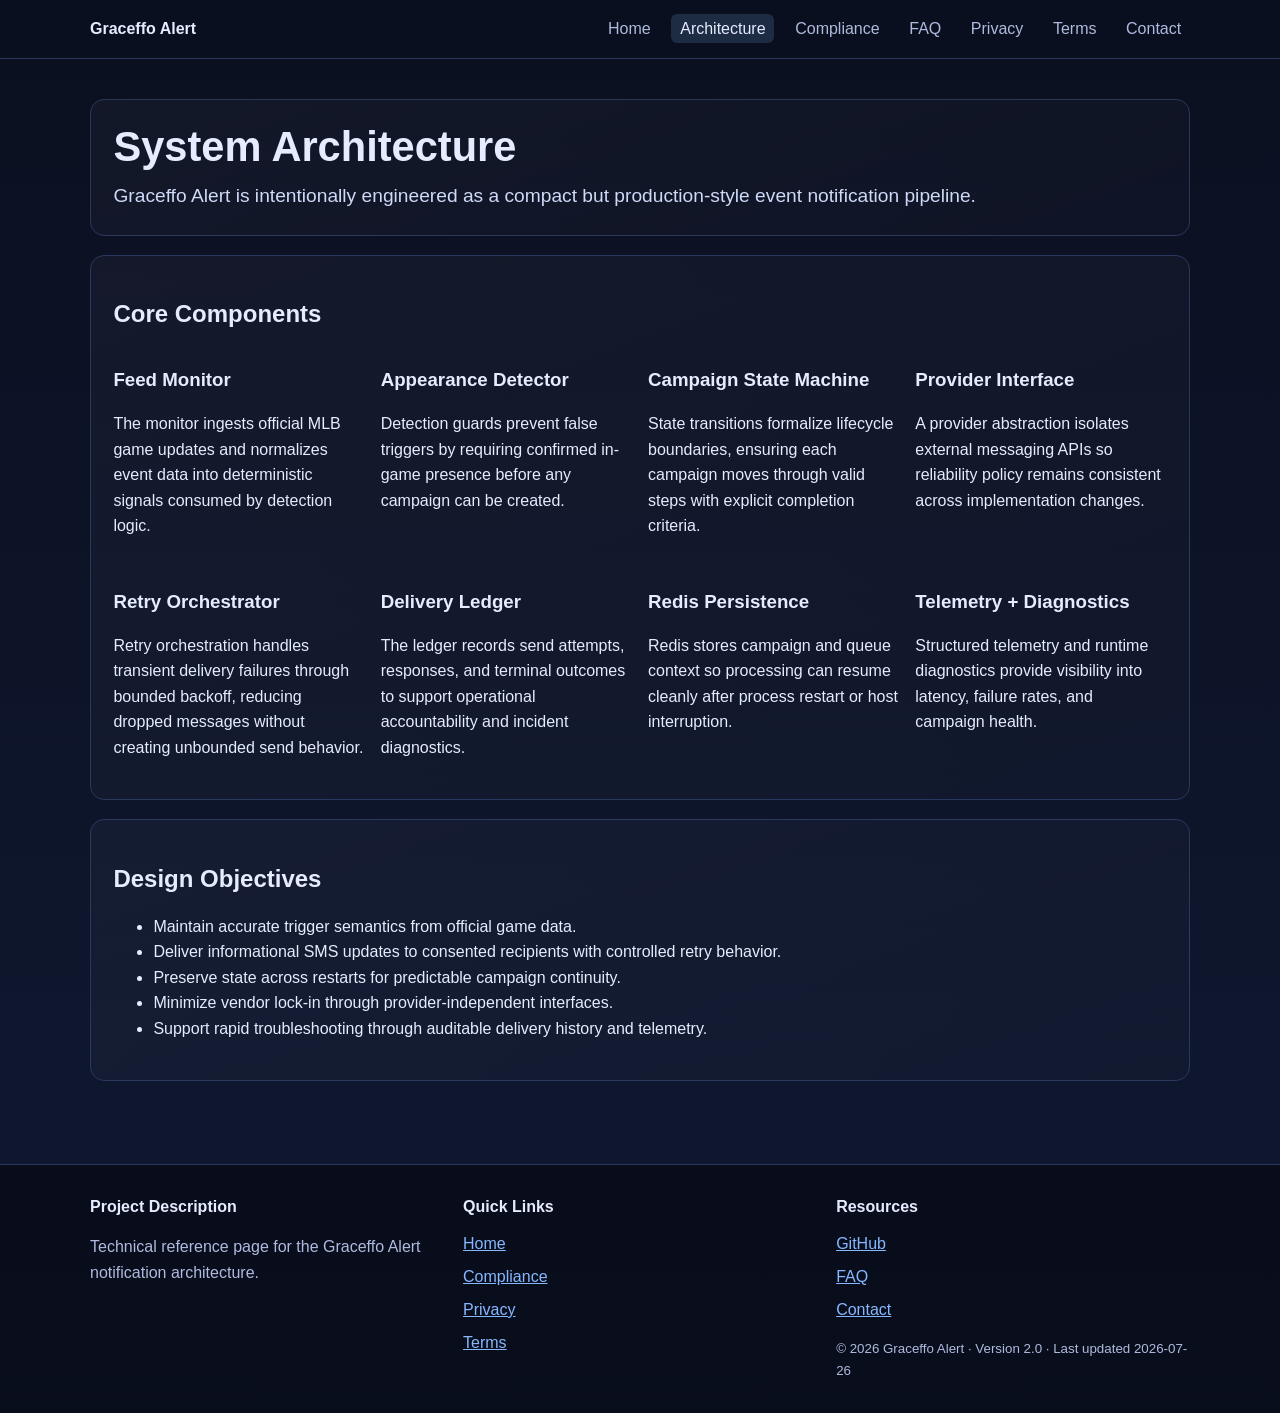
==== architecture.html @ c7b498e7 "Add full multi-page Graceffo Alert website content" ====
<!doctype html>
<html lang="en">
<head>
  <meta charset="utf-8">
  <meta name="viewport" content="width=device-width, initial-scale=1">
  <title>Graceffo Alert | System Architecture</title>
  <meta name="description" content="Technical architecture of Graceffo Alert: provider abstraction, retry orchestration, Redis state persistence, and operational telemetry.">
  <link rel="canonical" href="https://elisagra-123.github.io/graceffo-alert-page/architecture.html">
  <meta property="og:type" content="article">
  <meta property="og:title" content="Graceffo Alert | System Architecture">
  <meta property="og:description" content="Engineering design decisions behind reliable SMS appearance alerts.">
  <meta property="og:url" content="https://elisagra-123.github.io/graceffo-alert-page/architecture.html">
  <meta name="twitter:card" content="summary">
  <meta name="twitter:title" content="Graceffo Alert | System Architecture">
  <meta name="twitter:description" content="How Graceffo Alert is designed for resilient campaign delivery.">
  <link rel="stylesheet" href="styles.css">
</head>
<body>
<a class="skip-link" href="#main-content">Skip to content</a>
<header><div class="nav-wrap"><a class="brand" href="index.html">Graceffo Alert</a><nav aria-label="Primary"><ul><li><a href="index.html">Home</a></li><li><a href="architecture.html" aria-current="page">Architecture</a></li><li><a href="compliance.html">Compliance</a></li><li><a href="faq.html">FAQ</a></li><li><a href="privacy.html">Privacy</a></li><li><a href="terms.html">Terms</a></li><li><a href="contact.html">Contact</a></li></ul></nav></div></header>
<main id="main-content">
  <section class="hero"><h1>System Architecture</h1><p class="lead">Graceffo Alert is intentionally engineered as a compact but production-style event notification pipeline.</p></section>
  <section class="panel">
    <h2>Core Components</h2>
    <div class="grid">
      <article><h3>Feed Monitor</h3><p>The monitor ingests official MLB game updates and normalizes event data into deterministic signals consumed by detection logic.</p></article>
      <article><h3>Appearance Detector</h3><p>Detection guards prevent false triggers by requiring confirmed in-game presence before any campaign can be created.</p></article>
      <article><h3>Campaign State Machine</h3><p>State transitions formalize lifecycle boundaries, ensuring each campaign moves through valid steps with explicit completion criteria.</p></article>
      <article><h3>Provider Interface</h3><p>A provider abstraction isolates external messaging APIs so reliability policy remains consistent across implementation changes.</p></article>
      <article><h3>Retry Orchestrator</h3><p>Retry orchestration handles transient delivery failures through bounded backoff, reducing dropped messages without creating unbounded send behavior.</p></article>
      <article><h3>Delivery Ledger</h3><p>The ledger records send attempts, responses, and terminal outcomes to support operational accountability and incident diagnostics.</p></article>
      <article><h3>Redis Persistence</h3><p>Redis stores campaign and queue context so processing can resume cleanly after process restart or host interruption.</p></article>
      <article><h3>Telemetry + Diagnostics</h3><p>Structured telemetry and runtime diagnostics provide visibility into latency, failure rates, and campaign health.</p></article>
    </div>
  </section>
  <section class="panel">
    <h2>Design Objectives</h2>
    <ul>
      <li>Maintain accurate trigger semantics from official game data.</li>
      <li>Deliver informational SMS updates to consented recipients with controlled retry behavior.</li>
      <li>Preserve state across restarts for predictable campaign continuity.</li>
      <li>Minimize vendor lock-in through provider-independent interfaces.</li>
      <li>Support rapid troubleshooting through auditable delivery history and telemetry.</li>
    </ul>
  </section>
</main>
<footer><div class="footer-wrap"><section><h2>Project Description</h2><p class="muted">Technical reference page for the Graceffo Alert notification architecture.</p></section><section><h2>Quick Links</h2><ul><li><a href="index.html">Home</a></li><li><a href="compliance.html">Compliance</a></li><li><a href="privacy.html">Privacy</a></li><li><a href="terms.html">Terms</a></li></ul></section><section><h2>Resources</h2><ul><li><a href="https://github.com/elisagra-123/graceffo-alert-page">GitHub</a></li><li><a href="faq.html">FAQ</a></li><li><a href="contact.html">Contact</a></li></ul><small class="meta">© 2026 Graceffo Alert · Version 2.0 · Last updated 2026-07-26</small></section></div></footer>
</body>
</html>
---- styles.css ----
:root {
  --bg: #0b1020;
  --surface: #121a2f;
  --surface-2: #192543;
  --text: #e6ecff;
  --muted: #afbbde;
  --accent: #5ea0ff;
  --accent-2: #87b8ff;
  --border: #2a385f;
  --success: #70d49b;
}

* { box-sizing: border-box; }

html, body {
  margin: 0;
  padding: 0;
  font-family: Inter, "Segoe UI", Roboto, "Helvetica Neue", Arial, sans-serif;
  background: linear-gradient(180deg, #0b1020 0%, #101933 100%);
  color: var(--text);
  line-height: 1.6;
}

a { color: var(--accent-2); }

a:hover { color: #c4dcff; }

a:focus-visible,
button:focus-visible,
summary:focus-visible {
  outline: 3px solid var(--accent);
  outline-offset: 3px;
  border-radius: 4px;
}

.skip-link {
  position: absolute;
  left: -999px;
  top: 0;
  background: #fff;
  color: #000;
  padding: 0.75rem 1rem;
  z-index: 999;
}

.skip-link:focus {
  left: 1rem;
  top: 1rem;
}

header {
  position: sticky;
  top: 0;
  z-index: 10;
  background: rgba(11, 16, 32, 0.92);
  backdrop-filter: blur(8px);
  border-bottom: 1px solid var(--border);
}

.nav-wrap,
main,
.footer-wrap {
  width: min(1100px, 92vw);
  margin: 0 auto;
}

.nav-wrap {
  display: flex;
  align-items: center;
  justify-content: space-between;
  padding: 1rem 0;
  gap: 1rem;
}

.brand {
  font-weight: 700;
  color: var(--text);
  text-decoration: none;
}

nav ul {
  display: flex;
  flex-wrap: wrap;
  gap: 0.75rem;
  list-style: none;
  margin: 0;
  padding: 0;
}

nav a {
  text-decoration: none;
  color: var(--muted);
  font-weight: 500;
  padding: 0.4rem 0.55rem;
  border-radius: 6px;
}

nav a[aria-current="page"],
nav a:hover {
  color: var(--text);
  background: rgba(134, 184, 255, 0.16);
}

main { padding: 2.5rem 0 4rem; }

.hero,
.panel {
  background: linear-gradient(160deg, rgba(255, 255, 255, 0.03), rgba(255, 255, 255, 0.01));
  border: 1px solid var(--border);
  border-radius: 14px;
  padding: 1.4rem;
  margin-bottom: 1.2rem;
}

.hero h1 {
  margin: 0 0 0.6rem;
  font-size: clamp(1.7rem, 4vw, 2.6rem);
  line-height: 1.2;
}

.hero p.lead {
  margin: 0;
  font-size: clamp(1rem, 2.1vw, 1.2rem);
  color: #cfd9f8;
}

.grid {
  display: grid;
  grid-template-columns: repeat(auto-fit, minmax(220px, 1fr));
  gap: 1rem;
}

h2, h3 { line-height: 1.3; }

.muted { color: var(--muted); }

.flow-steps {
  display: grid;
  grid-template-columns: repeat(auto-fit, minmax(180px, 1fr));
  gap: 0.9rem;
}

.step {
  background: var(--surface);
  border: 1px solid var(--border);
  border-radius: 12px;
  padding: 0.9rem;
}

.timeline {
  list-style: none;
  padding: 0;
  margin: 0;
  display: grid;
  gap: 0.8rem;
}

.timeline li {
  border-left: 3px solid var(--accent);
  padding: 0.1rem 0 0.1rem 0.8rem;
  background: rgba(94, 160, 255, 0.08);
  border-radius: 8px;
}

details {
  border: 1px solid var(--border);
  border-radius: 10px;
  padding: 0.9rem;
  margin-bottom: 0.75rem;
  background: var(--surface);
}

summary {
  cursor: pointer;
  font-weight: 600;
}

footer {
  border-top: 1px solid var(--border);
  background: rgba(5, 8, 18, 0.65);
  padding: 2rem 0;
}

.footer-wrap {
  display: grid;
  grid-template-columns: repeat(auto-fit, minmax(220px, 1fr));
  gap: 1.2rem;
}

.footer-wrap h2 {
  font-size: 1rem;
  margin-top: 0;
}

.footer-wrap ul {
  list-style: none;
  margin: 0;
  padding: 0;
}

.footer-wrap li { margin-bottom: 0.45rem; }

small.meta {
  display: block;
  margin-top: 1rem;
  color: var(--muted);
}

code {
  background: rgba(255, 255, 255, 0.08);
  padding: 0.1rem 0.3rem;
  border-radius: 4px;
}

@media (prefers-reduced-motion: reduce) {
  *, *::before, *::after { animation: none !important; transition: none !important; }
}
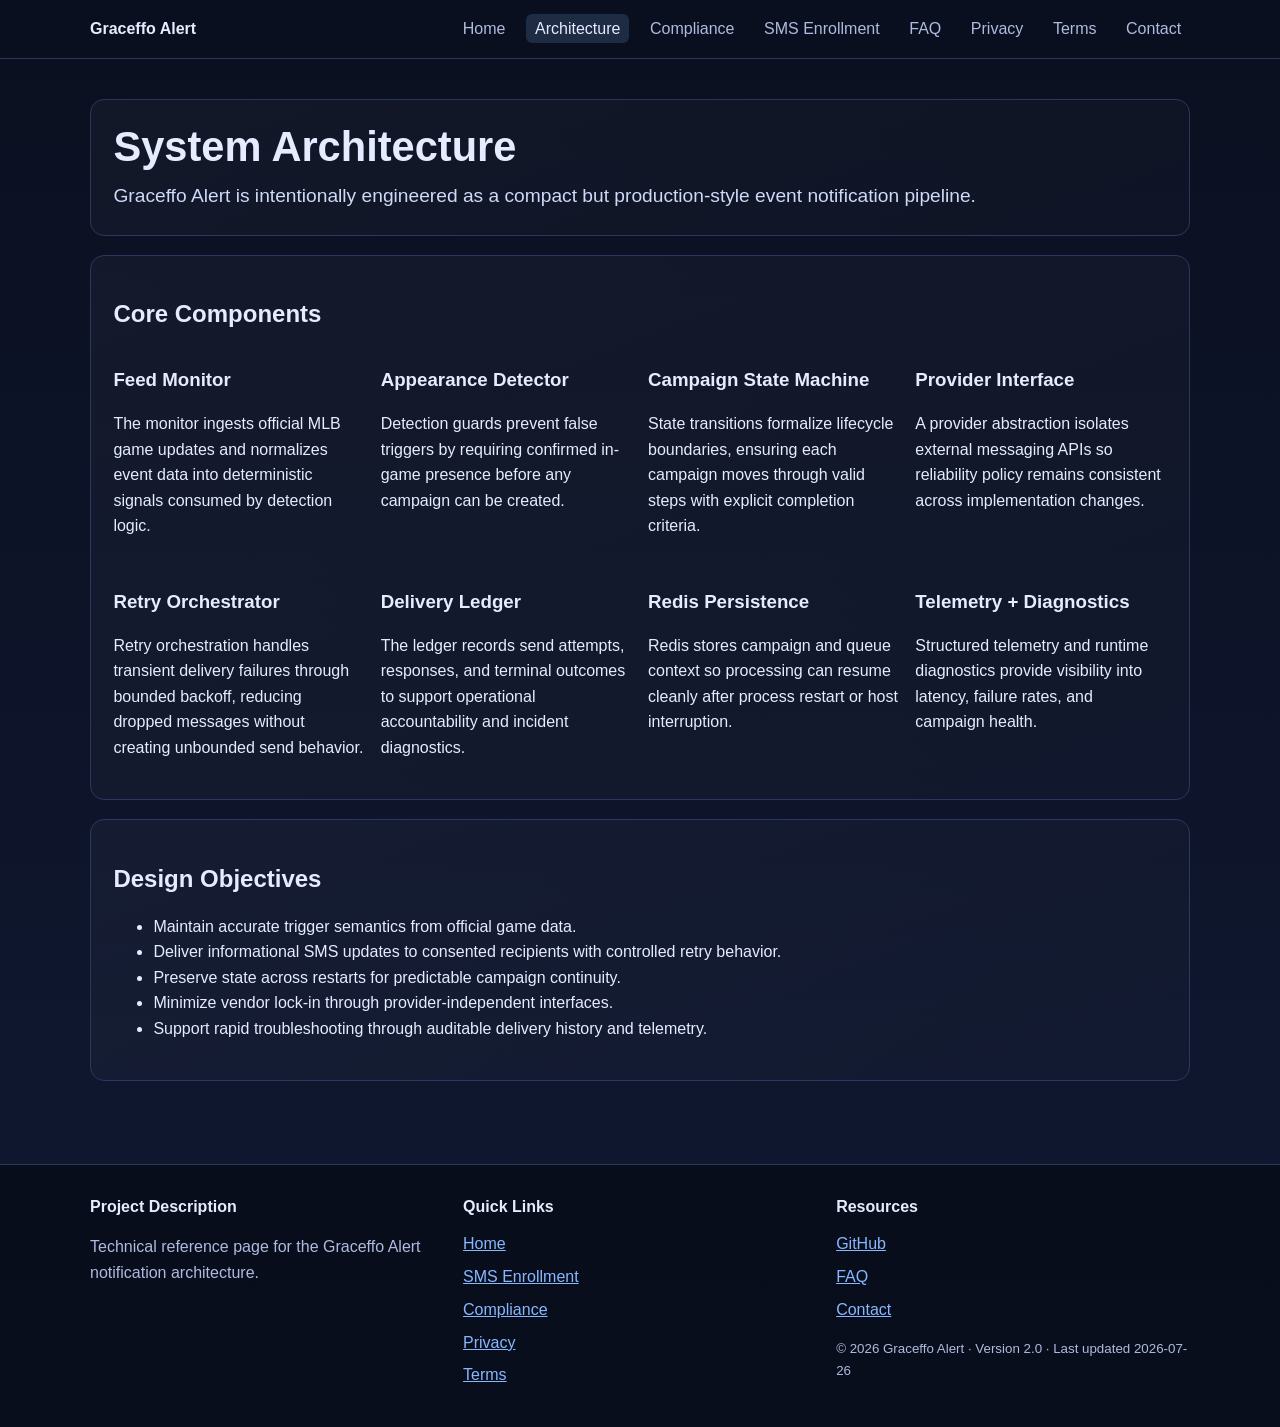
==== commit 15ebcb57: "feat: add SMS enrollment page and Twilio A2P compliance enhancements - Create sms-enrollment.html wi" ====
--- a/architecture.html
+++ b/architecture.html
@@ -17,7 +17,7 @@
 </head>
 <body>
 <a class="skip-link" href="#main-content">Skip to content</a>
-<header><div class="nav-wrap"><a class="brand" href="index.html">Graceffo Alert</a><nav aria-label="Primary"><ul><li><a href="index.html">Home</a></li><li><a href="architecture.html" aria-current="page">Architecture</a></li><li><a href="compliance.html">Compliance</a></li><li><a href="faq.html">FAQ</a></li><li><a href="privacy.html">Privacy</a></li><li><a href="terms.html">Terms</a></li><li><a href="contact.html">Contact</a></li></ul></nav></div></header>
+<header><div class="nav-wrap"><a class="brand" href="index.html">Graceffo Alert</a><nav aria-label="Primary"><ul><li><a href="index.html">Home</a></li><li><a href="architecture.html" aria-current="page">Architecture</a></li><li><a href="compliance.html">Compliance</a></li><li><a href="sms-enrollment.html">SMS Enrollment</a></li><li><a href="faq.html">FAQ</a></li><li><a href="privacy.html">Privacy</a></li><li><a href="terms.html">Terms</a></li><li><a href="contact.html">Contact</a></li></ul></nav></div></header>
 <main id="main-content">
   <section class="hero"><h1>System Architecture</h1><p class="lead">Graceffo Alert is intentionally engineered as a compact but production-style event notification pipeline.</p></section>
   <section class="panel">
@@ -44,6 +44,6 @@
     </ul>
   </section>
 </main>
-<footer><div class="footer-wrap"><section><h2>Project Description</h2><p class="muted">Technical reference page for the Graceffo Alert notification architecture.</p></section><section><h2>Quick Links</h2><ul><li><a href="index.html">Home</a></li><li><a href="compliance.html">Compliance</a></li><li><a href="privacy.html">Privacy</a></li><li><a href="terms.html">Terms</a></li></ul></section><section><h2>Resources</h2><ul><li><a href="https://github.com/elisagra-123/graceffo-alert-page">GitHub</a></li><li><a href="faq.html">FAQ</a></li><li><a href="contact.html">Contact</a></li></ul><small class="meta">© 2026 Graceffo Alert · Version 2.0 · Last updated 2026-07-26</small></section></div></footer>
+<footer><div class="footer-wrap"><section><h2>Project Description</h2><p class="muted">Technical reference page for the Graceffo Alert notification architecture.</p></section><section><h2>Quick Links</h2><ul><li><a href="index.html">Home</a></li><li><a href="sms-enrollment.html">SMS Enrollment</a></li><li><a href="compliance.html">Compliance</a></li><li><a href="privacy.html">Privacy</a></li><li><a href="terms.html">Terms</a></li></ul></section><section><h2>Resources</h2><ul><li><a href="https://github.com/elisagra-123/graceffo-alert-page">GitHub</a></li><li><a href="faq.html">FAQ</a></li><li><a href="contact.html">Contact</a></li></ul><small class="meta">© 2026 Graceffo Alert · Version 2.0 · Last updated 2026-07-26</small></section></div></footer>
 </body>
 </html>
--- a/styles.css
+++ b/styles.css
@@ -212,6 +212,120 @@
   border-radius: 4px;
 }
 
+.sr-only {
+  position: absolute;
+  width: 1px;
+  height: 1px;
+  padding: 0;
+  margin: -1px;
+  overflow: hidden;
+  clip: rect(0,0,0,0);
+  white-space: nowrap;
+  border: 0;
+}
+
+.table-wrap {
+  overflow-x: auto;
+  -webkit-overflow-scrolling: touch;
+  border-radius: 10px;
+}
+
+table {
+  width: 100%;
+  border-collapse: collapse;
+  font-size: 0.95rem;
+  min-width: 280px;
+}
+
+th {
+  background: var(--surface-2);
+  color: var(--text);
+  text-align: left;
+  padding: 0.65rem 0.9rem;
+  border-bottom: 2px solid var(--border);
+  font-weight: 600;
+}
+
+td {
+  padding: 0.6rem 0.9rem;
+  border-bottom: 1px solid var(--border);
+  color: var(--muted);
+  vertical-align: top;
+}
+
+tr:last-child td {
+  border-bottom: none;
+}
+
+.disclosure-card {
+  background: rgba(94, 160, 255, 0.07);
+  border: 1px solid var(--accent);
+  border-radius: 14px;
+  padding: 1.4rem;
+  margin-bottom: 1.2rem;
+}
+
+.disclosure-card h2 {
+  color: var(--accent-2);
+  margin-top: 0;
+}
+
+.disclosure-card ul {
+  margin: 0.5rem 0 0;
+  padding-left: 1.2rem;
+}
+
+.disclosure-card li {
+  margin-bottom: 0.45rem;
+  color: var(--text);
+}
+
+.msg-example {
+  background: var(--surface-2);
+  border: 1px solid var(--border);
+  border-radius: 12px;
+  padding: 1.1rem 1.3rem;
+  font-family: "Courier New", Courier, monospace;
+  font-size: 0.88rem;
+  color: var(--text);
+  white-space: pre-wrap;
+  margin: 0;
+  line-height: 1.65;
+}
+
+.msg-example-wrap {
+  display: grid;
+  grid-template-columns: repeat(auto-fit, minmax(280px, 1fr));
+  gap: 1rem;
+  margin-top: 0.75rem;
+}
+
+.enrollment-flow {
+  display: flex;
+  flex-wrap: wrap;
+  align-items: center;
+  gap: 0.5rem;
+  margin-top: 0.75rem;
+}
+
+.enrollment-flow .ef-step {
+  background: var(--surface-2);
+  border: 1px solid var(--border);
+  border-radius: 8px;
+  padding: 0.5rem 0.9rem;
+  font-size: 0.9rem;
+  font-weight: 600;
+  color: var(--text);
+  white-space: nowrap;
+}
+
+.enrollment-flow .ef-arrow {
+  color: var(--accent);
+  font-size: 1.1rem;
+  font-weight: 700;
+  flex-shrink: 0;
+}
+
 @media (prefers-reduced-motion: reduce) {
   *, *::before, *::after { animation: none !important; transition: none !important; }
 }
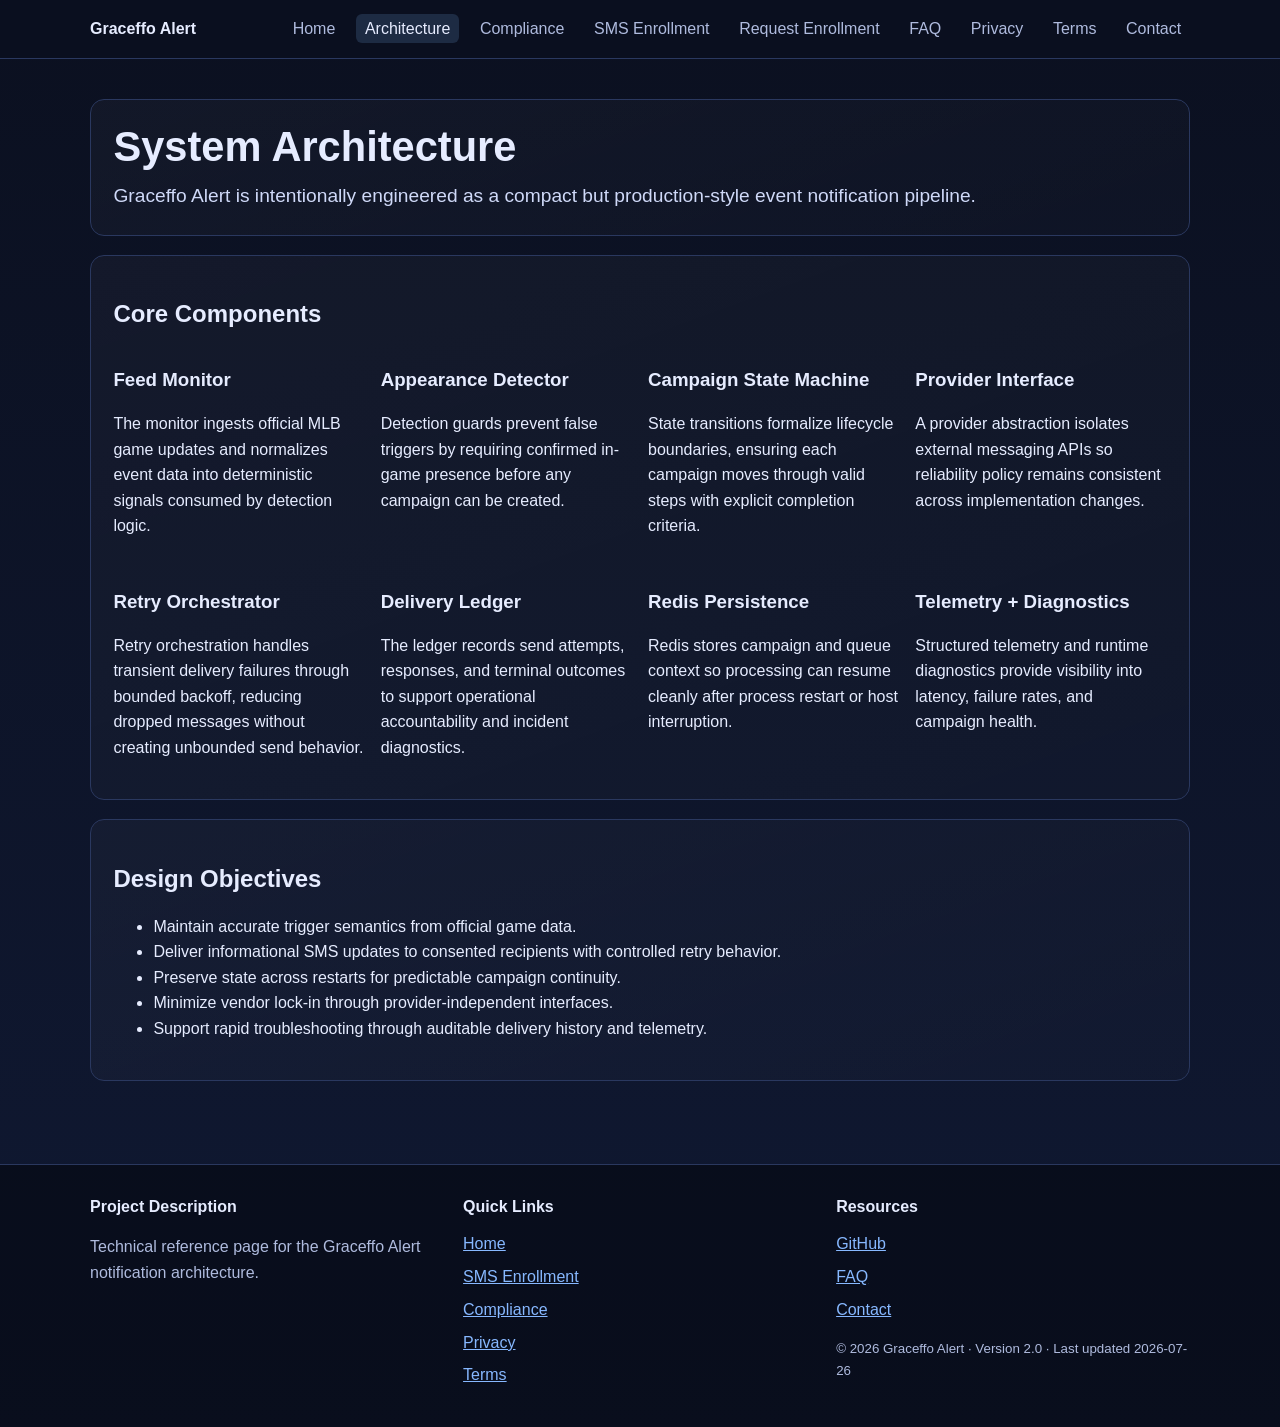
==== commit ba78650e: "feat: Twilio A2P CTA compliance — Microsoft Forms enrollment flow, new pages, email update" ====
--- a/architecture.html
+++ b/architecture.html
@@ -17,7 +17,7 @@
 </head>
 <body>
 <a class="skip-link" href="#main-content">Skip to content</a>
-<header><div class="nav-wrap"><a class="brand" href="index.html">Graceffo Alert</a><nav aria-label="Primary"><ul><li><a href="index.html">Home</a></li><li><a href="architecture.html" aria-current="page">Architecture</a></li><li><a href="compliance.html">Compliance</a></li><li><a href="sms-enrollment.html">SMS Enrollment</a></li><li><a href="faq.html">FAQ</a></li><li><a href="privacy.html">Privacy</a></li><li><a href="terms.html">Terms</a></li><li><a href="contact.html">Contact</a></li></ul></nav></div></header>
+<header><div class="nav-wrap"><a class="brand" href="index.html">Graceffo Alert</a><nav aria-label="Primary"><ul><li><a href="index.html">Home</a></li><li><a href="architecture.html" aria-current="page">Architecture</a></li><li><a href="compliance.html">Compliance</a></li><li><a href="sms-enrollment.html">SMS Enrollment</a></li><li><a href="request-enrollment.html">Request Enrollment</a></li><li><a href="faq.html">FAQ</a></li><li><a href="privacy.html">Privacy</a></li><li><a href="terms.html">Terms</a></li><li><a href="contact.html">Contact</a></li></ul></nav></div></header>
 <main id="main-content">
   <section class="hero"><h1>System Architecture</h1><p class="lead">Graceffo Alert is intentionally engineered as a compact but production-style event notification pipeline.</p></section>
   <section class="panel">
--- a/styles.css
+++ b/styles.css
@@ -326,6 +326,142 @@
   flex-shrink: 0;
 }
 
+/* ── Request Enrollment CTA Button ─────────────────────────────────────── */
+
+.btn-cta {
+  display: inline-block;
+  background: var(--accent);
+  color: #0b1020;
+  font-weight: 700;
+  font-size: 1.1rem;
+  padding: 0.85rem 2.2rem;
+  border-radius: 10px;
+  text-decoration: none;
+  border: none;
+  cursor: pointer;
+  transition: background 0.15s ease, transform 0.1s ease;
+  letter-spacing: 0.01em;
+}
+
+.btn-cta:hover {
+  background: var(--accent-2);
+  color: #0b1020;
+  transform: translateY(-1px);
+}
+
+.btn-cta:focus-visible {
+  outline: 3px solid #fff;
+  outline-offset: 4px;
+  border-radius: 10px;
+}
+
+.cta-wrap {
+  text-align: center;
+  margin: 1.5rem 0;
+}
+
+/* ── Enrollment Steps ───────────────────────────────────────────────────── */
+
+.enrollment-steps {
+  list-style: none;
+  padding: 0;
+  margin: 1rem 0 0;
+  display: grid;
+  gap: 0.75rem;
+}
+
+.enrollment-step {
+  display: flex;
+  align-items: flex-start;
+  gap: 1rem;
+  background: var(--surface);
+  border: 1px solid var(--border);
+  border-radius: 12px;
+  padding: 0.9rem 1rem;
+}
+
+.step-number {
+  background: var(--accent);
+  color: #0b1020;
+  font-weight: 700;
+  font-size: 0.9rem;
+  width: 1.8rem;
+  height: 1.8rem;
+  border-radius: 50%;
+  display: flex;
+  align-items: center;
+  justify-content: center;
+  flex-shrink: 0;
+  line-height: 1;
+}
+
+.step-content {
+  flex: 1;
+}
+
+.step-content strong {
+  display: block;
+  margin-bottom: 0.25rem;
+  color: var(--text);
+}
+
+.step-content p {
+  margin: 0;
+  color: var(--muted);
+  font-size: 0.95rem;
+}
+
+/* ── Invitation Notice ──────────────────────────────────────────────────── */
+
+.invitation-notice {
+  background: rgba(94, 160, 255, 0.08);
+  border-left: 4px solid var(--accent);
+  border-radius: 8px;
+  padding: 1rem 1.2rem;
+}
+
+.invitation-notice p {
+  margin: 0 0 0.5rem;
+}
+
+.invitation-notice p:last-child {
+  margin-bottom: 0;
+}
+
+/* ── Disclosure List ────────────────────────────────────────────────────── */
+
+.disclosure-list {
+  list-style: none;
+  margin: 0.5rem 0 0;
+  padding: 0;
+  display: grid;
+  gap: 0.4rem;
+}
+
+.disclosure-list li {
+  color: var(--text);
+  font-weight: 500;
+  padding: 0.3rem 0;
+  border-bottom: 1px solid rgba(94, 160, 255, 0.15);
+}
+
+.disclosure-list li:last-child {
+  border-bottom: none;
+}
+
+/* ── Confirmation Hero ──────────────────────────────────────────────────── */
+
+.confirmation-hero {
+  text-align: center;
+}
+
+.confirmation-icon {
+  font-size: 3rem;
+  color: var(--success);
+  margin-bottom: 0.5rem;
+  line-height: 1;
+}
+
 @media (prefers-reduced-motion: reduce) {
   *, *::before, *::after { animation: none !important; transition: none !important; }
 }
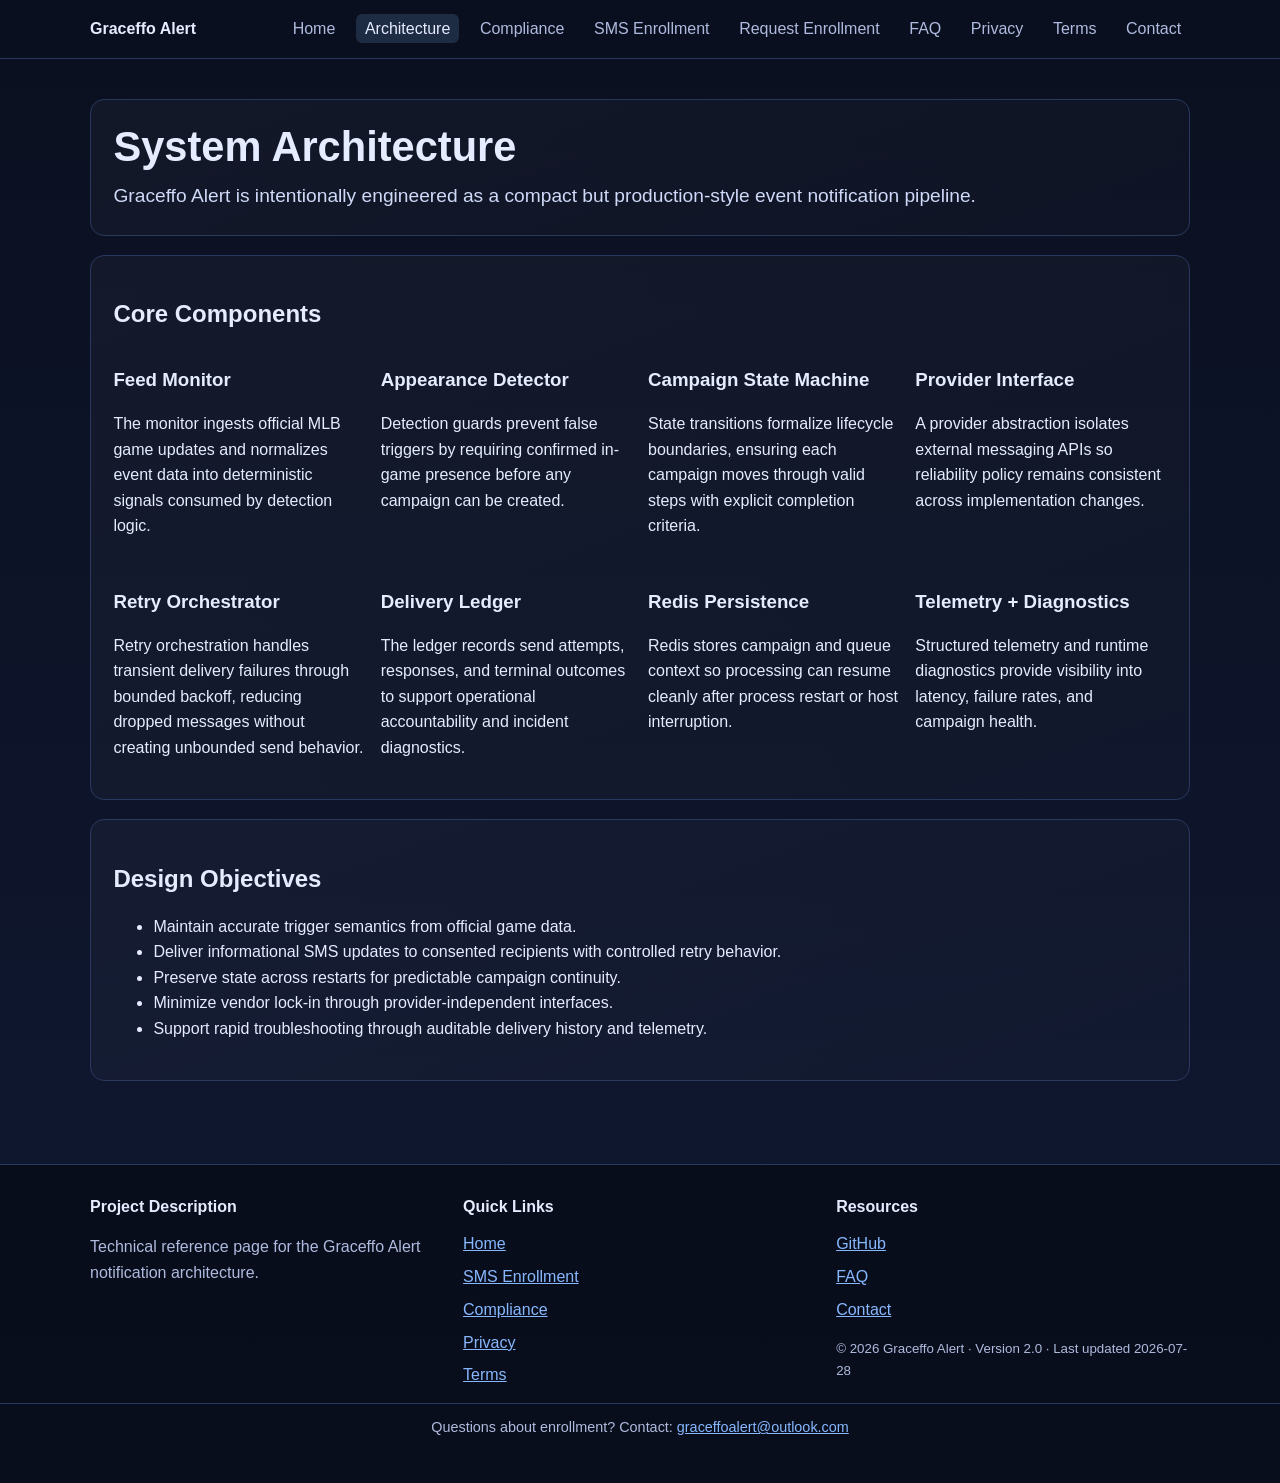
==== commit b5940f6f: "feat: Twilio A2P compliance integration with Microsoft Forms URL - config.js: set ENROLLMENT_FORM_UR" ====
--- a/architecture.html
+++ b/architecture.html
@@ -44,6 +44,6 @@
     </ul>
   </section>
 </main>
-<footer><div class="footer-wrap"><section><h2>Project Description</h2><p class="muted">Technical reference page for the Graceffo Alert notification architecture.</p></section><section><h2>Quick Links</h2><ul><li><a href="index.html">Home</a></li><li><a href="sms-enrollment.html">SMS Enrollment</a></li><li><a href="compliance.html">Compliance</a></li><li><a href="privacy.html">Privacy</a></li><li><a href="terms.html">Terms</a></li></ul></section><section><h2>Resources</h2><ul><li><a href="https://github.com/elisagra-123/graceffo-alert-page">GitHub</a></li><li><a href="faq.html">FAQ</a></li><li><a href="contact.html">Contact</a></li></ul><small class="meta">© 2026 Graceffo Alert · Version 2.0 · Last updated 2026-07-26</small></section></div></footer>
+<footer><div class="footer-wrap"><section><h2>Project Description</h2><p class="muted">Technical reference page for the Graceffo Alert notification architecture.</p></section><section><h2>Quick Links</h2><ul><li><a href="index.html">Home</a></li><li><a href="sms-enrollment.html">SMS Enrollment</a></li><li><a href="compliance.html">Compliance</a></li><li><a href="privacy.html">Privacy</a></li><li><a href="terms.html">Terms</a></li></ul></section><section><h2>Resources</h2><ul><li><a href="https://github.com/elisagra-123/graceffo-alert-page">GitHub</a></li><li><a href="faq.html">FAQ</a></li><li><a href="contact.html">Contact</a></li></ul><small class="meta">© 2026 Graceffo Alert · Version 2.0 · Last updated 2026-07-28</small></section></div><div class="footer-enrollment" style="text-align:center; padding:0.75rem 1rem; border-top:1px solid var(--border); margin-top:0.5rem;"><p class="muted" style="font-size:0.9rem; margin:0;">Questions about enrollment? Contact: <a href="mailto:graceffoalert@outlook.com">graceffoalert@outlook.com</a></p></div></footer>
 </body>
 </html>
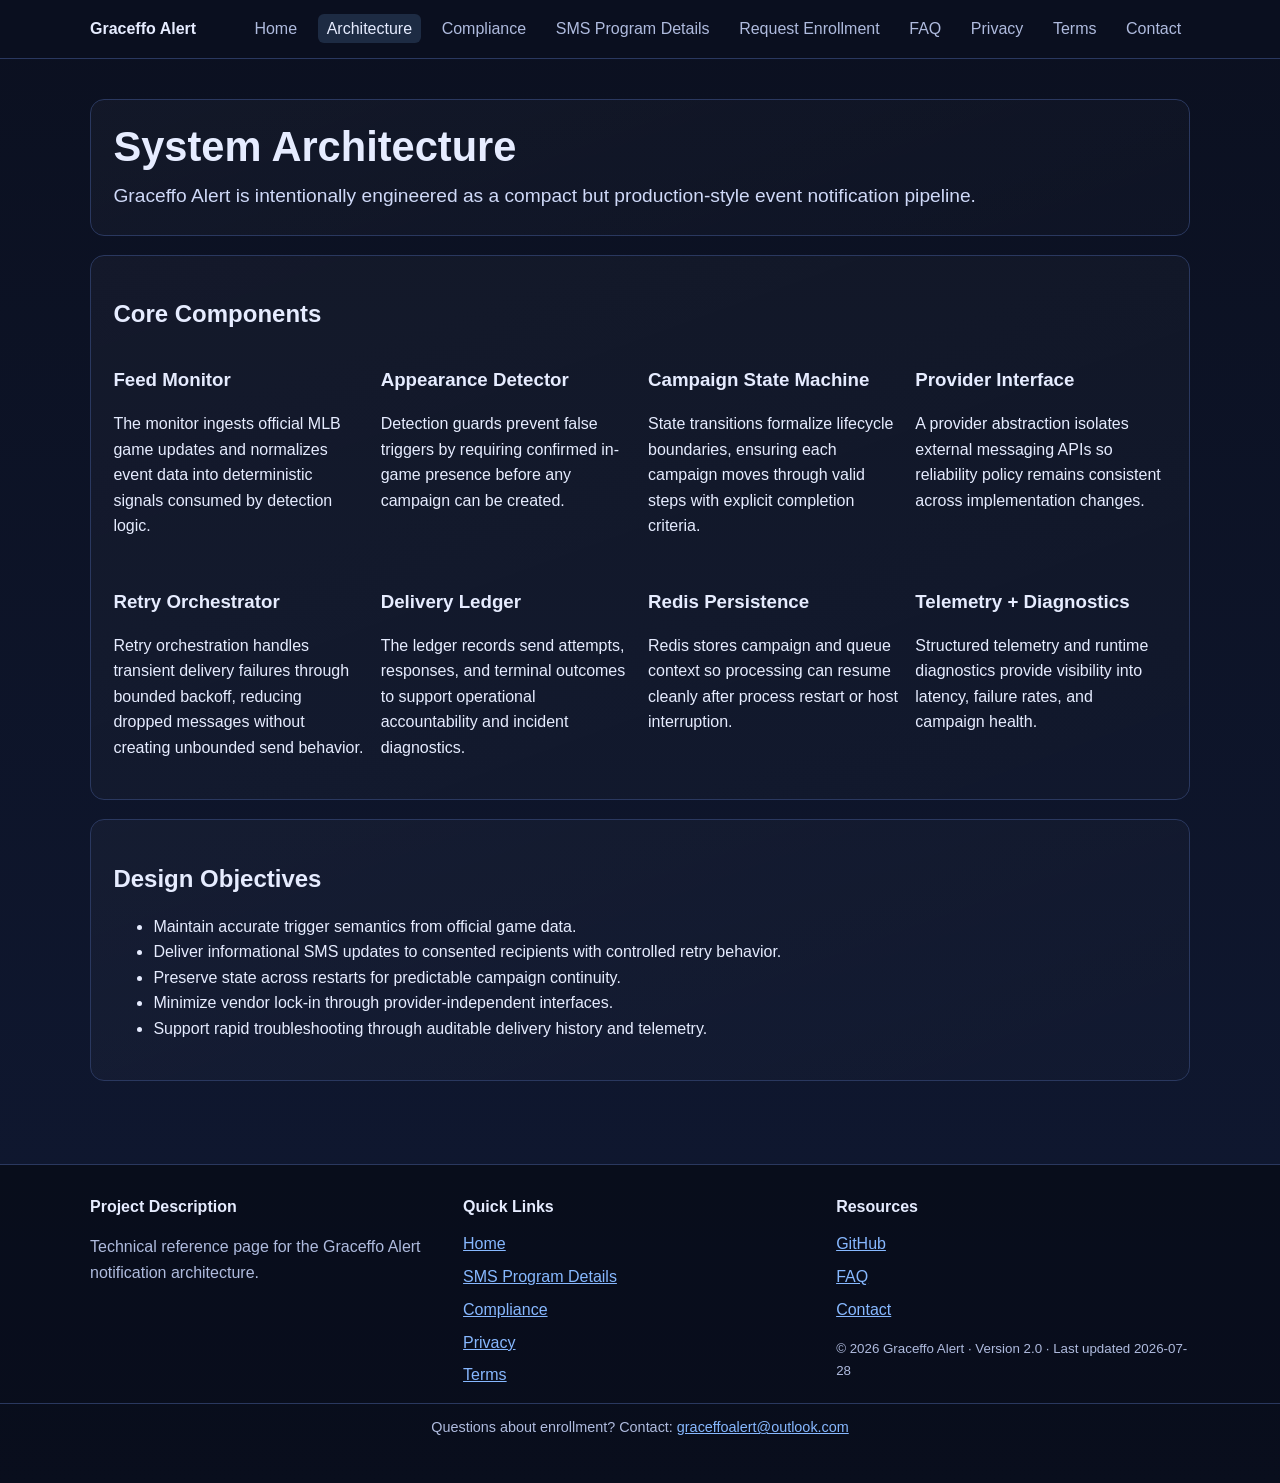
==== commit f085d47a: "refactor: rename SMS Enrollment to SMS Program Details, streamline request-enrollment page, update c" ====
--- a/architecture.html
+++ b/architecture.html
@@ -17,7 +17,7 @@
 </head>
 <body>
 <a class="skip-link" href="#main-content">Skip to content</a>
-<header><div class="nav-wrap"><a class="brand" href="index.html">Graceffo Alert</a><nav aria-label="Primary"><ul><li><a href="index.html">Home</a></li><li><a href="architecture.html" aria-current="page">Architecture</a></li><li><a href="compliance.html">Compliance</a></li><li><a href="sms-enrollment.html">SMS Enrollment</a></li><li><a href="request-enrollment.html">Request Enrollment</a></li><li><a href="faq.html">FAQ</a></li><li><a href="privacy.html">Privacy</a></li><li><a href="terms.html">Terms</a></li><li><a href="contact.html">Contact</a></li></ul></nav></div></header>
+<header><div class="nav-wrap"><a class="brand" href="index.html">Graceffo Alert</a><nav aria-label="Primary"><ul><li><a href="index.html">Home</a></li><li><a href="architecture.html" aria-current="page">Architecture</a></li><li><a href="compliance.html">Compliance</a></li><li><a href="sms-enrollment.html">SMS Program Details</a></li><li><a href="request-enrollment.html">Request Enrollment</a></li><li><a href="faq.html">FAQ</a></li><li><a href="privacy.html">Privacy</a></li><li><a href="terms.html">Terms</a></li><li><a href="contact.html">Contact</a></li></ul></nav></div></header>
 <main id="main-content">
   <section class="hero"><h1>System Architecture</h1><p class="lead">Graceffo Alert is intentionally engineered as a compact but production-style event notification pipeline.</p></section>
   <section class="panel">
@@ -44,6 +44,6 @@
     </ul>
   </section>
 </main>
-<footer><div class="footer-wrap"><section><h2>Project Description</h2><p class="muted">Technical reference page for the Graceffo Alert notification architecture.</p></section><section><h2>Quick Links</h2><ul><li><a href="index.html">Home</a></li><li><a href="sms-enrollment.html">SMS Enrollment</a></li><li><a href="compliance.html">Compliance</a></li><li><a href="privacy.html">Privacy</a></li><li><a href="terms.html">Terms</a></li></ul></section><section><h2>Resources</h2><ul><li><a href="https://github.com/elisagra-123/graceffo-alert-page">GitHub</a></li><li><a href="faq.html">FAQ</a></li><li><a href="contact.html">Contact</a></li></ul><small class="meta">© 2026 Graceffo Alert · Version 2.0 · Last updated 2026-07-28</small></section></div><div class="footer-enrollment" style="text-align:center; padding:0.75rem 1rem; border-top:1px solid var(--border); margin-top:0.5rem;"><p class="muted" style="font-size:0.9rem; margin:0;">Questions about enrollment? Contact: <a href="mailto:graceffoalert@outlook.com">graceffoalert@outlook.com</a></p></div></footer>
+<footer><div class="footer-wrap"><section><h2>Project Description</h2><p class="muted">Technical reference page for the Graceffo Alert notification architecture.</p></section><section><h2>Quick Links</h2><ul><li><a href="index.html">Home</a></li><li><a href="sms-enrollment.html">SMS Program Details</a></li><li><a href="compliance.html">Compliance</a></li><li><a href="privacy.html">Privacy</a></li><li><a href="terms.html">Terms</a></li></ul></section><section><h2>Resources</h2><ul><li><a href="https://github.com/elisagra-123/graceffo-alert-page">GitHub</a></li><li><a href="faq.html">FAQ</a></li><li><a href="contact.html">Contact</a></li></ul><small class="meta">© 2026 Graceffo Alert · Version 2.0 · Last updated 2026-07-28</small></section></div><div class="footer-enrollment" style="text-align:center; padding:0.75rem 1rem; border-top:1px solid var(--border); margin-top:0.5rem;"><p class="muted" style="font-size:0.9rem; margin:0;">Questions about enrollment? Contact: <a href="mailto:graceffoalert@outlook.com">graceffoalert@outlook.com</a></p></div></footer>
 </body>
 </html>
